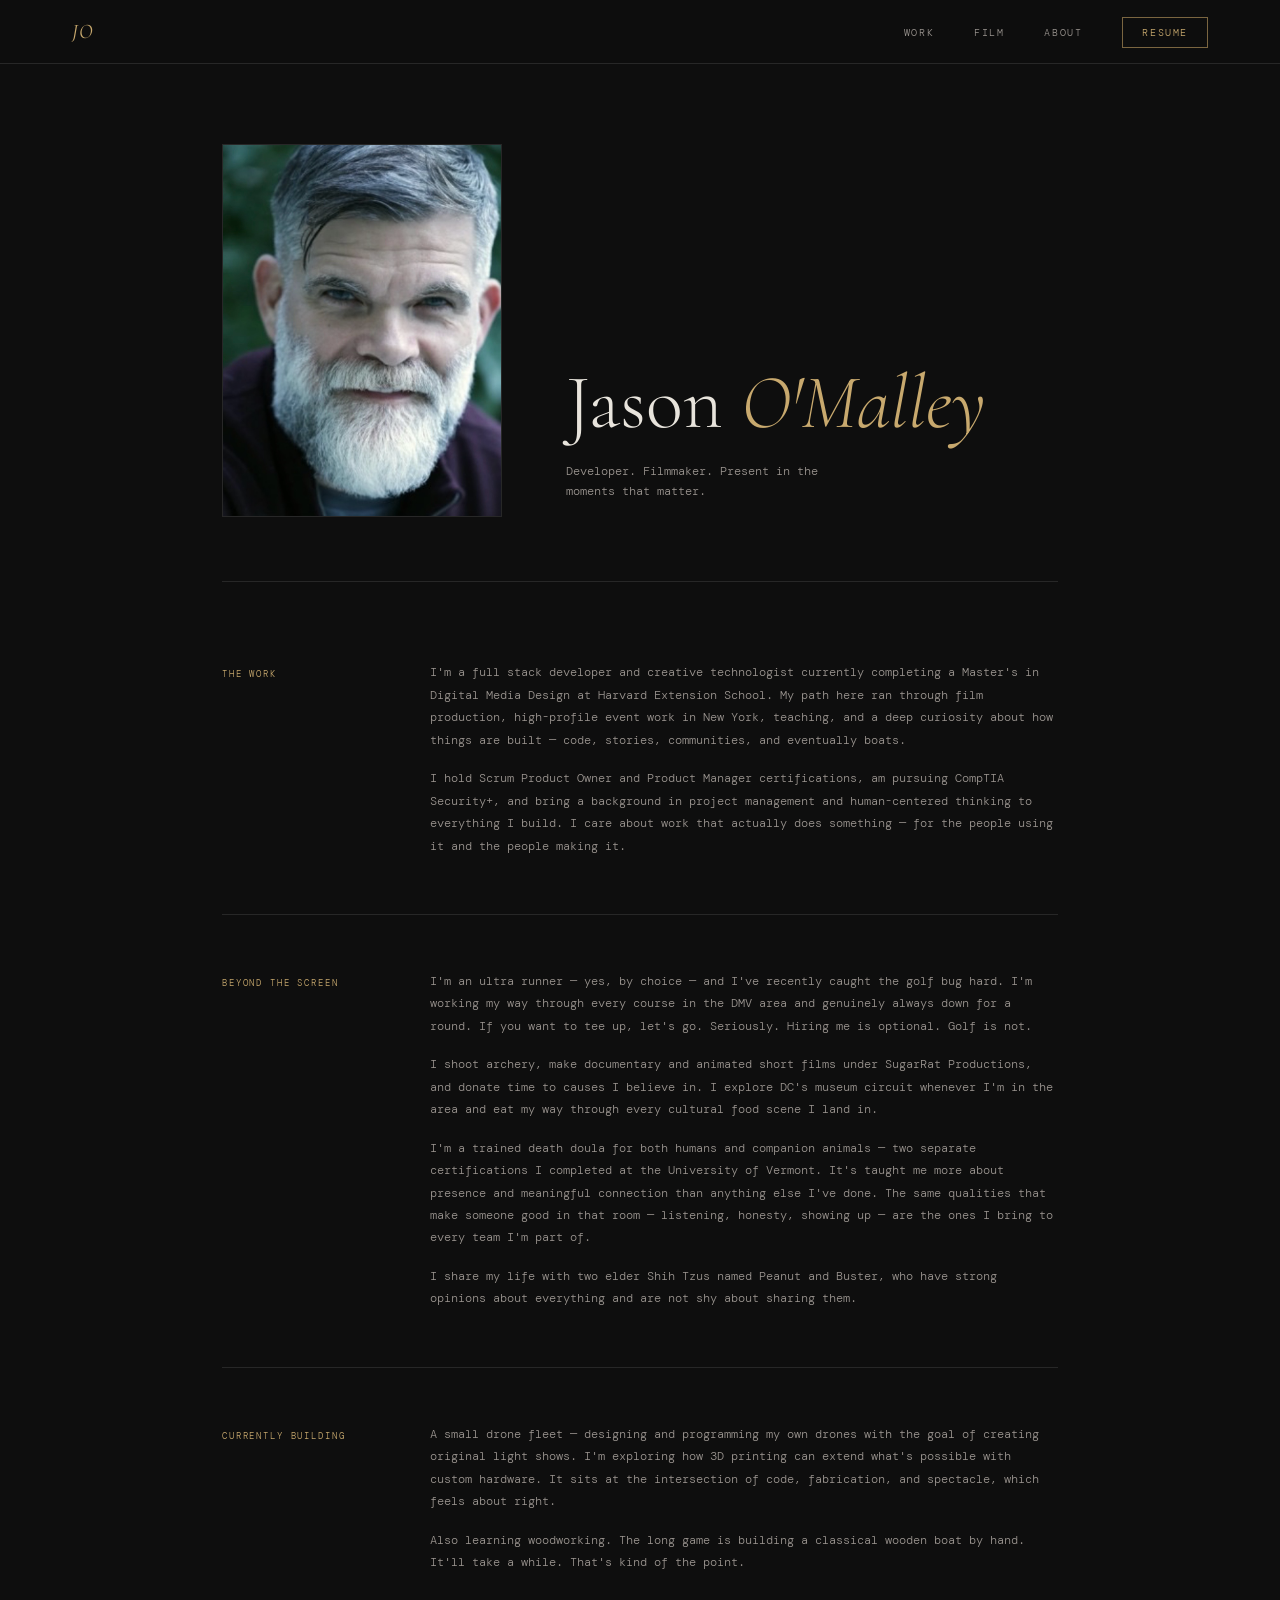
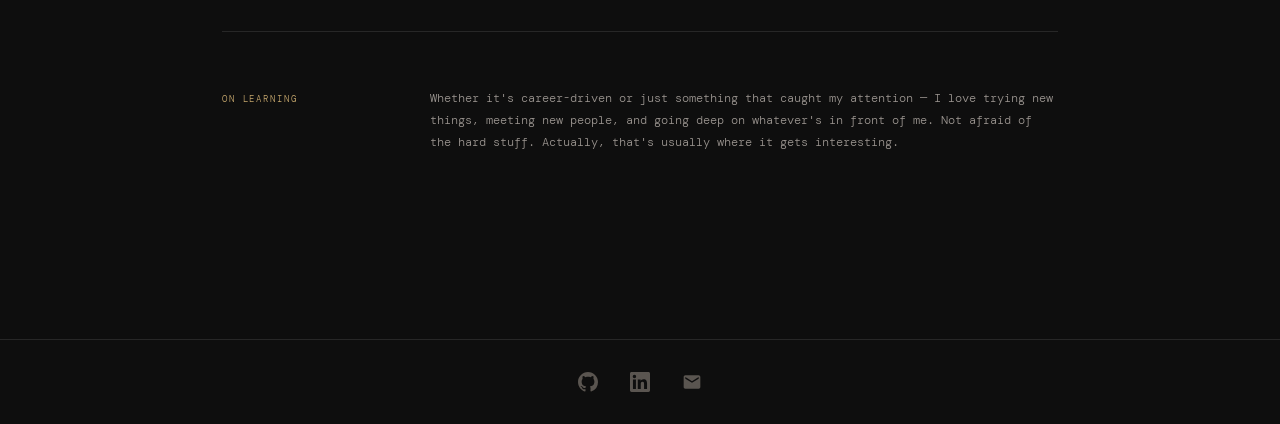
==== about.html @ 26f356c8 "Add files via upload" ====
<!DOCTYPE html>
<html lang="en">
<head>
  <meta charset="UTF-8">
  <link rel="icon" href="data:image/svg+xml,<svg xmlns='http://www.w3.org/2000/svg' viewBox='0 0 100 100'><rect width='100' height='100' fill='%230e0e0e'/><text y='.9em' font-size='75' font-family='serif' font-style='italic' fill='%23c8a96e' x='10'>JO</text></svg>">
  <meta name="viewport" content="width=device-width, initial-scale=1.0">
  <title>About — Jason O'Malley</title>
  <link rel="preconnect" href="https://fonts.googleapis.com">
  <link href="https://fonts.googleapis.com/css2?family=Cormorant+Garamond:ital,wght@0,300;0,400;0,600;1,300;1,400&family=DM+Mono:wght@300;400;500&display=swap" rel="stylesheet">
  <link rel="stylesheet" href="css/style.css">
</head>
<body class="about-page">

  <!-- Nav -->
  <nav id="navbar">
    <div class="nav-inner">
      <a href="index.html" class="nav-logo">JO</a>
      <ul class="nav-links">
        <li><a href="index.html#code" class="nav-link">Work</a></li>
        <li><a href="index.html#film" class="nav-link">Film</a></li>
        <li><a href="about.html" class="nav-link nav-active">About</a></li>
        <li><a href="resume/resume.pdf" target="_blank" class="nav-link nav-resume">Resume</a></li>
      </ul>
      <button class="nav-toggle" aria-label="Toggle menu">
        <span></span><span></span><span></span>
      </button>
    </div>
  </nav>

  <main class="about-main">

    <!-- Photo + intro -->
    <div class="about-hero">
      <div class="about-photo-wrap">
        <img src="images/headshot.jpg" alt="Jason O'Malley" class="about-photo">
      </div>
      <div class="about-intro">
        <h1 class="about-name">Jason <em>O'Malley</em></h1>
        <p class="about-tagline">Developer. Filmmaker. Present in the moments that matter.</p>
      </div>
    </div>

    <!-- Body sections -->
    <div class="about-body">

      <div class="about-block">
        <div class="about-block-label">The Work</div>
        <div class="about-block-content">
          <p>I'm a full stack developer and creative technologist currently completing a Master's in Digital Media Design at Harvard Extension School. My path here ran through film production, high-profile event work in New York, teaching, and a deep curiosity about how things are built — code, stories, communities, and eventually boats.</p>
          <p>I hold Scrum Product Owner and Product Manager certifications, am pursuing CompTIA Security+, and bring a background in project management and human-centered thinking to everything I build. I care about work that actually does something — for the people using it and the people making it.</p>
        </div>
      </div>

      <div class="about-block">
        <div class="about-block-label">Beyond the Screen</div>
        <div class="about-block-content">
          <p>I'm an ultra runner — yes, by choice — and I've recently caught the golf bug hard. I'm working my way through every course in the DMV area and genuinely always down for a round. If you want to tee up, let's go. Seriously. Hiring me is optional. Golf is not.</p>
          <p>I shoot archery, make documentary and animated short films under SugarRat Productions, and donate time to causes I believe in. I explore DC's museum circuit whenever I'm in the area and eat my way through every cultural food scene I land in.</p>
          <p>I'm a trained death doula for both humans and companion animals — two separate certifications I completed at the University of Vermont. It's taught me more about presence and meaningful connection than anything else I've done. The same qualities that make someone good in that room — listening, honesty, showing up — are the ones I bring to every team I'm part of.</p>
          <p>I share my life with two elder Shih Tzus named Peanut and Buster, who have strong opinions about everything and are not shy about sharing them.</p>
        </div>
      </div>

      <div class="about-block">
        <div class="about-block-label">Currently Building</div>
        <div class="about-block-content">
          <p>A small drone fleet — designing and programming my own drones with the goal of creating original light shows. I'm exploring how 3D printing can extend what's possible with custom hardware. It sits at the intersection of code, fabrication, and spectacle, which feels about right.</p>
          <p>Also learning woodworking. The long game is building a classical wooden boat by hand. It'll take a while. That's kind of the point.</p>
        </div>
      </div>

      <div class="about-block">
        <div class="about-block-label">On Learning</div>
        <div class="about-block-content">
          <p>Whether it's career-driven or just something that caught my attention — I love trying new things, meeting new people, and going deep on whatever's in front of me. Not afraid of the hard stuff. Actually, that's usually where it gets interesting.</p>
        </div>
      </div>

    </div>
  </main>

<!-- Contact Modal -->
  <div class="modal-overlay" id="contactModal" aria-hidden="true" role="dialog" aria-labelledby="contactTitle">
    <div class="modal">
      <button class="modal-close" id="contactClose" aria-label="Close modal">✕</button>
      <p class="modal-eyebrow">Get in Touch</p>
      <h3 class="modal-title" id="contactTitle">Let's Connect!</h3>
      <p class="modal-desc" id="contactDesc">Send a message and Jason will get back to you within 48 hours.</p>
      <form class="modal-form" id="contactForm" action="https://api.web3forms.com/submit" method="POST">
        <input type="hidden" name="access_key" value="52fb4f5c-e107-43de-b394-8b9e88a016b4">
        <input type="hidden" name="subject" value="Portfolio Contact — Jason O'Malley">
        <input class="modal-input" type="text" name="name" placeholder="Your Name" required>
        <input class="modal-input" type="email" name="email" placeholder="Your Email" required>
        <textarea class="modal-input modal-textarea" name="message" placeholder="Your message..." rows="4" required></textarea>
        <button class="modal-submit" type="submit">Send Message</button>
      </form>
      <div class="modal-success" id="contactSuccess" aria-live="polite">
        <p class="modal-success-title">Message sent.</p>
        <p class="modal-success-sub">Jason will be in touch within 48 hours.</p>
      </div>
    </div>
  </div>

  <!-- Footer -->
  <footer>
    <div class="footer-inner">
      <div class="footer-links">
        <a href="https://github.com/sebastianomalley" target="_blank" aria-label="GitHub">
          <svg width="20" height="20" viewBox="0 0 24 24" fill="currentColor"><path d="M12 0C5.37 0 0 5.37 0 12c0 5.31 3.435 9.795 8.205 11.385.6.105.825-.255.825-.57 0-.285-.015-1.23-.015-2.235-3.015.555-3.795-.735-4.035-1.41-.135-.345-.72-1.41-1.23-1.695-.42-.225-1.02-.78-.015-.795.945-.015 1.62.87 1.845 1.23 1.08 1.815 2.805 1.305 3.495.99.105-.78.42-1.305.765-1.605-2.67-.3-5.46-1.335-5.46-5.925 0-1.305.465-2.385 1.23-3.225-.12-.3-.54-1.53.12-3.18 0 0 1.005-.315 3.3 1.23.96-.27 1.98-.405 3-.405s2.04.135 3 .405c2.295-1.56 3.3-1.23 3.3-1.23.66 1.65.24 2.88.12 3.18.765.84 1.23 1.905 1.23 3.225 0 4.605-2.805 5.625-5.475 5.925.435.375.81 1.095.81 2.22 0 1.605-.015 2.895-.015 3.3 0 .315.225.69.825.57A12.02 12.02 0 0 0 24 12c0-6.63-5.37-12-12-12z"/></svg>
        </a>
        <a href="https://linkedin.com/in/jasonaomalley" target="_blank" aria-label="LinkedIn">
          <svg width="20" height="20" viewBox="0 0 24 24" fill="currentColor"><path d="M20.447 20.452h-3.554v-5.569c0-1.328-.027-3.037-1.852-3.037-1.853 0-2.136 1.445-2.136 2.939v5.667H9.351V9h3.414v1.561h.046c.477-.9 1.637-1.85 3.37-1.85 3.601 0 4.267 2.37 4.267 5.455v6.286zM5.337 7.433a2.062 2.062 0 0 1-2.063-2.065 2.064 2.064 0 1 1 2.063 2.065zm1.782 13.019H3.555V9h3.564v11.452zM22.225 0H1.771C.792 0 0 .774 0 1.729v20.542C0 23.227.792 24 1.771 24h20.451C23.2 24 24 23.227 24 22.271V1.729C24 .774 23.2 0 22.222 0h.003z"/></svg>
        </a>
        <a href="#" id="contactBtn" aria-label="Email">
          <svg width="20" height="20" viewBox="0 0 24 24" fill="currentColor"><path d="M20 4H4c-1.1 0-2 .9-2 2v12c0 1.1.9 2 2 2h16c1.1 0 2-.9 2-2V6c0-1.1-.9-2-2-2zm0 4l-8 5-8-5V6l8 5 8-5v2z"/></svg>
        </a>
      </div>
    </div>
  </footer>

  <script src="js/main.js"></script>
</body>
</html>
---- css/style.css ----
/* =====================
   TOKENS
===================== */
:root {
  --bg:           #0e0e0e;
  --surface:      #161616;
  --surface-2:    #1c1c1c;
  --border:       #272727;
  --accent:       #c8a96e;
  --accent-dim:   #7a6540;
  --text:         #e8e4dc;
  --text-dim:     #9b9590;
  --text-muted:   #5a5550;
  --nav-h:        64px;
  --max-w:        1200px;
  --gap:          1px;
}

/* =====================
   RESET
===================== */
*, *::before, *::after { box-sizing: border-box; margin: 0; padding: 0; }
html { scroll-behavior: smooth; }

body {
  background: var(--bg);
  color: var(--text);
  font-family: 'DM Mono', monospace;
  font-weight: 300;
  font-size: 14px;
  line-height: 1.7;
  overflow-x: hidden;
}

a { color: inherit; text-decoration: none; }
img { display: block; max-width: 100%; }

/* =====================
   NAV
===================== */
#navbar {
  position: fixed;
  top: 0; left: 0; right: 0;
  z-index: 100;
  height: var(--nav-h);
  background: rgba(14,14,14,0.92);
  backdrop-filter: blur(12px);
  border-bottom: 1px solid var(--border);
}

.nav-inner {
  max-width: var(--max-w);
  margin: 0 auto;
  padding: 0 2rem;
  height: 100%;
  display: flex;
  align-items: center;
  justify-content: space-between;
}

.nav-logo {
  font-family: 'Cormorant Garamond', serif;
  font-size: 1.3rem;
  font-weight: 400;
  font-style: italic;
  color: var(--accent);
  letter-spacing: 0.05em;
}

.nav-links {
  list-style: none;
  display: flex;
  gap: 2.5rem;
  align-items: center;
}

.nav-link {
  font-size: 0.65rem;
  letter-spacing: 0.15em;
  text-transform: uppercase;
  color: var(--text-dim);
  transition: color 0.2s;
}

.nav-link:hover,
.nav-active { color: var(--accent); }

.nav-resume {
  padding: 0.5rem 1.2rem;
  border: 1px solid var(--accent-dim);
  color: var(--accent);
  transition: background 0.2s, border-color 0.2s;
}

.nav-resume:hover {
  background: var(--accent);
  color: var(--bg);
  border-color: var(--accent);
}

.nav-toggle {
  display: none;
  flex-direction: column;
  gap: 5px;
  background: none;
  border: none;
  cursor: pointer;
  padding: 4px;
}

.nav-toggle span {
  display: block;
  width: 22px;
  height: 1px;
  background: var(--text-dim);
  transition: all 0.25s;
}

/* =====================
   SCROLL INDICATOR
===================== */
.scroll-indicator {
  position: fixed;
  right: 1.5rem;
  top: 50%;
  transform: translateY(-50%);
  z-index: 90;
  display: flex;
  flex-direction: column;
  align-items: center;
  gap: 0.5rem;
}

.scroll-track {
  width: 1px;
  height: 80px;
  background: var(--border);
  position: relative;
  overflow: hidden;
}

.scroll-thumb {
  position: absolute;
  top: 0;
  left: 0;
  width: 100%;
  background: var(--accent);
  transition: height 0.1s linear;
}

/* =====================
   HERO
===================== */
.hero {
  min-height: 100vh;
  display: flex;
  align-items: center;
  justify-content: center;
  padding: calc(var(--nav-h) + 4rem) 2rem 4rem;
  position: relative;
  text-align: center;
}

.hero-content {
  max-width: 600px;
}

.hero-eyebrow {
  font-size: 0.62rem;
  letter-spacing: 0.22em;
  text-transform: uppercase;
  color: var(--accent);
  margin-bottom: 1.5rem;
  opacity: 0;
  animation: fadeUp 0.7s 0.2s forwards;
}

.hero-name {
  font-family: 'Cormorant Garamond', serif;
  font-size: clamp(3.5rem, 8vw, 7rem);
  font-weight: 300;
  line-height: 1.0;
  letter-spacing: -0.01em;
  margin-bottom: 1.2rem;
  opacity: 0;
  animation: fadeUp 0.7s 0.4s forwards;
}

.hero-name em {
  font-style: italic;
  color: var(--accent);
}

.hero-sub {
  font-size: 0.72rem;
  color: var(--text-dim);
  letter-spacing: 0.08em;
  margin-bottom: 3rem;
  opacity: 0;
  animation: fadeUp 0.7s 0.6s forwards;
}

.hero-scroll-cta {
  display: inline-flex;
  align-items: center;
  gap: 0.6rem;
  font-size: 0.62rem;
  letter-spacing: 0.18em;
  text-transform: uppercase;
  color: var(--text-muted);
  border-bottom: 1px solid var(--border);
  padding-bottom: 0.3rem;
  transition: color 0.2s, border-color 0.2s;
  opacity: 0;
  animation: fadeUp 0.7s 0.8s forwards;
}

.hero-scroll-cta:hover {
  color: var(--accent);
  border-color: var(--accent-dim);
}

.hero-line {
  position: absolute;
  bottom: 0;
  left: 50%;
  transform: translateX(-50%);
  width: 1px;
  height: 60px;
  background: linear-gradient(to bottom, transparent, var(--border));
}

/* =====================
   PROJECT SECTIONS
===================== */
.projects-section {
  max-width: var(--max-w);
  margin: 0 auto;
  padding: 5rem 2rem;
}

.film-section {
  border-top: 1px solid var(--border);
}

.section-label {
  display: flex;
  align-items: center;
  gap: 1.5rem;
  margin-bottom: 3.5rem;
}

.label-text {
  font-size: 0.6rem;
  letter-spacing: 0.2em;
  text-transform: uppercase;
  color: var(--accent);
  white-space: nowrap;
}

.label-line {
  flex: 1;
  height: 1px;
  background: var(--border);
}

/* =====================
   PROJECT GRID
===================== */
.projects-grid {
  display: grid;
  grid-template-columns: repeat(3, 1fr);
  gap: var(--gap);
  background: var(--border);
  border: 1px solid var(--border);
}

.projects-grid--film {
  grid-template-columns: repeat(2, 1fr);
}

.project-card {
  background: var(--bg);
  transition: background 0.25s;
  position: relative;
  overflow: hidden;
}

.project-card::after {
  content: '';
  position: absolute;
  bottom: 0; left: 0;
  width: 100%;
  height: 2px;
  background: var(--accent);
  transform: scaleX(0);
  transform-origin: left;
  transition: transform 0.3s ease;
}

.project-card:hover { background: var(--surface); }
.project-card:hover::after { transform: scaleX(1); }

.card-inner {
  padding: 2.5rem;
  height: 100%;
  display: flex;
  flex-direction: column;
}

.card-front {
  display: flex;
  flex-direction: column;
  height: 100%;
}

.project-meta {
  font-size: 0.58rem;
  letter-spacing: 0.12em;
  text-transform: uppercase;
  color: var(--accent-dim);
  margin-bottom: 1.2rem;
}

.project-title {
  font-family: 'Cormorant Garamond', serif;
  font-size: 1.7rem;
  font-weight: 400;
  line-height: 1.15;
  margin-bottom: 1rem;
  color: var(--text);
}

.project-desc {
  font-size: 0.68rem;
  line-height: 1.85;
  color: var(--text-dim);
  flex: 1;
  margin-bottom: 1.8rem;
}

.projects-note {
  font-size: 0.62rem;
  letter-spacing: 0.12em;
  color: var(--text-muted);
  text-align: center;
  padding-top: 2.5rem;
}

.project-links {
  display: flex;
  gap: 1.5rem;
  margin-top: auto;
}

.plink {
  font-size: 0.6rem;
  letter-spacing: 0.12em;
  text-transform: uppercase;
  color: var(--accent);
  border-bottom: 1px solid var(--accent-dim);
  padding-bottom: 2px;
  transition: border-color 0.2s, color 0.2s;
}

.plink:hover { border-color: var(--accent); }

.plink-gh { color: var(--text-dim); border-color: var(--border); }
.plink-gh:hover { color: var(--accent); border-color: var(--accent-dim); }

.project-card--film .project-title {
  font-size: 2rem;
}

/* =====================
   FOOTER
===================== */
footer {
  border-top: 1px solid var(--border);
  padding: 2rem;
  margin-top: 4rem;
}

.footer-inner {
  max-width: var(--max-w);
  margin: 0 auto;
  display: flex;
  justify-content: space-between;
  align-items: center;
  flex-wrap: wrap;
  gap: 1rem;
}

.footer-name {
  font-family: 'Cormorant Garamond', serif;
  font-size: 0.9rem;
  font-style: italic;
  color: var(--text-muted);
}

.footer-links {
  display: flex;
  gap: 2rem;
}

.footer-links a {
  font-size: 0.6rem;
  letter-spacing: 0.12em;
  text-transform: uppercase;
  color: var(--text-muted);
  transition: color 0.2s;
}

.footer-links a:hover { color: var(--accent); }

/* =====================
   ABOUT PAGE
===================== */
.about-page {
  padding-top: var(--nav-h);
}

.about-main {
  max-width: 900px;
  margin: 0 auto;
  padding: 5rem 2rem 4rem;
}

.about-hero {
  display: grid;
  grid-template-columns: 280px 1fr;
  gap: 4rem;
  align-items: end;
  margin-bottom: 5rem;
  padding-bottom: 4rem;
  border-bottom: 1px solid var(--border);
}

.about-photo-wrap {
  aspect-ratio: 3/4;
  overflow: hidden;
  background: var(--surface);
  border: 1px solid var(--border);
}

.about-photo {
  width: 100%;
  height: 100%;
  object-fit: cover;
  object-position: top;
  filter: grayscale(20%);
  transition: filter 0.4s;
}

.about-photo:hover { filter: grayscale(0%); }

.about-intro {
  padding-bottom: 1rem;
}

.about-name {
  font-family: 'Cormorant Garamond', serif;
  font-size: clamp(3rem, 6vw, 5.5rem);
  font-weight: 300;
  line-height: 1.0;
  margin-bottom: 1.2rem;
}

.about-name em {
  font-style: italic;
  color: var(--accent);
}

.about-tagline {
  font-size: 0.75rem;
  color: var(--text-dim);
  line-height: 1.7;
  max-width: 38ch;
}

.about-body {
  display: flex;
  flex-direction: column;
  gap: 3.5rem;
}

.about-block {
  display: grid;
  grid-template-columns: 160px 1fr;
  gap: 3rem;
  padding-bottom: 3.5rem;
  border-bottom: 1px solid var(--border);
}

.about-block:last-of-type {
  border-bottom: none;
}

.about-block-label {
  font-size: 0.58rem;
  letter-spacing: 0.2em;
  text-transform: uppercase;
  color: var(--accent);
  padding-top: 0.3rem;
}

.about-block-content p {
  font-size: 0.72rem;
  line-height: 1.95;
  color: var(--text-dim);
  margin-bottom: 1rem;
}

.about-block-content p:last-child { margin-bottom: 0; }

.skills-grid {
  display: flex;
  flex-direction: column;
  gap: 1.5rem;
}

.skill-group-label {
  font-size: 0.58rem;
  letter-spacing: 0.15em;
  text-transform: uppercase;
  color: var(--text-muted);
  margin-bottom: 0.4rem;
}

.skill-items {
  font-size: 0.7rem;
  color: var(--text-dim);
  line-height: 1.7;
}

.about-links {
  display: flex;
  gap: 2rem;
  flex-wrap: wrap;
  padding-top: 1rem;
}

.about-cta {
  font-size: 0.62rem;
  letter-spacing: 0.15em;
  text-transform: uppercase;
  color: var(--accent);
  border-bottom: 1px solid var(--accent-dim);
  padding-bottom: 2px;
  transition: border-color 0.2s;
}

.about-cta:hover { border-color: var(--accent); }

/* =====================
   ANIMATIONS
===================== */
@keyframes fadeUp {
  from { opacity: 0; transform: translateY(16px); }
  to   { opacity: 1; transform: translateY(0); }
}

.reveal {
  opacity: 0;
  transform: translateY(20px);
  transition: opacity 0.6s ease, transform 0.6s ease;
}

.reveal.visible {
  opacity: 1;
  transform: translateY(0);
}

/* =====================
   RESPONSIVE
===================== */
@media (max-width: 900px) {
  .projects-grid { grid-template-columns: repeat(2, 1fr); }
  .projects-grid--film { grid-template-columns: 1fr; }
  .about-hero { grid-template-columns: 200px 1fr; gap: 2.5rem; }
  .about-block { grid-template-columns: 120px 1fr; gap: 2rem; }
}

@media (max-width: 640px) {
  :root { --nav-h: 56px; }

  .nav-links { display: none; flex-direction: column; gap: 1.5rem; position: fixed; top: var(--nav-h); left: 0; right: 0; background: var(--bg); border-bottom: 1px solid var(--border); padding: 2rem; }
  .nav-links.open { display: flex; }
  .nav-toggle { display: flex; }

  .projects-grid,
  .projects-grid--film { grid-template-columns: 1fr; }

  .scroll-indicator { display: none; }

  .about-hero { grid-template-columns: 1fr; gap: 2rem; }
  .about-photo-wrap { max-width: 240px; }
  .about-block { grid-template-columns: 1fr; gap: 1rem; }

  .footer-inner { flex-direction: column; align-items: flex-start; }

  .projects-section { padding: 3.5rem 1.2rem; }
  .about-main { padding: 3rem 1.2rem; }
}

/* =====================
   MODAL
===================== */
.modal-overlay {
  display: none;
  position: fixed;
  inset: 0;
  z-index: 200;
  background: rgba(0, 0, 0, 0.85);
  backdrop-filter: blur(8px);
  align-items: center;
  justify-content: center;
}

.modal-overlay.is-open {
  display: flex;
}

.modal {
  background: var(--surface);
  border: 1px solid var(--border);
  padding: 3rem;
  max-width: 480px;
  width: 90%;
  position: relative;
}

.modal-close {
  position: absolute;
  top: 1.2rem;
  right: 1.5rem;
  background: none;
  border: none;
  color: var(--text-muted);
  font-size: 1rem;
  cursor: pointer;
  transition: color 0.2s;
  line-height: 1;
  padding: 0.2rem;
}

.modal-close:hover { color: var(--accent); }

.modal-eyebrow {
  font-size: 0.6rem;
  letter-spacing: 0.2em;
  text-transform: uppercase;
  color: var(--accent);
  margin-bottom: 1rem;
}

.modal-title {
  font-family: 'Cormorant Garamond', serif;
  font-size: 1.8rem;
  font-weight: 300;
  line-height: 1.2;
  color: var(--text);
  margin-bottom: 0.8rem;
}

.modal-desc {
  font-size: 0.68rem;
  color: var(--text-dim);
  line-height: 1.8;
  margin-bottom: 2rem;
}

.modal-form {
  display: flex;
  flex-direction: column;
  gap: 1rem;
}

.modal-input {
  width: 100%;
  background: var(--bg);
  border: 1px solid var(--border);
  padding: 0.9rem 1rem;
  color: var(--text);
  font-family: 'DM Mono', monospace;
  font-size: 0.7rem;
  outline: none;
  transition: border-color 0.2s;
}

.modal-input:focus { border-color: var(--accent-dim); }
.modal-input::placeholder { color: var(--text-muted); }

.modal-submit {
  width: 100%;
  background: var(--accent);
  color: var(--bg);
  border: none;
  padding: 1rem;
  font-family: 'DM Mono', monospace;
  font-size: 0.65rem;
  letter-spacing: 0.15em;
  text-transform: uppercase;
  cursor: pointer;
  transition: opacity 0.2s;
  margin-top: 0.5rem;
}

.modal-submit:hover { opacity: 0.85; }

.modal-success {
  display: none;
  text-align: center;
  padding: 2rem 0;
}

.modal-success.is-visible { display: block; }

.modal-success-title {
  font-family: 'Cormorant Garamond', serif;
  font-size: 1.5rem;
  font-style: italic;
  color: var(--accent);
  margin-bottom: 0.8rem;
}

.modal-success-sub {
  font-size: 0.68rem;
  color: var(--text-dim);
}

.modal-textarea {
  resize: vertical;
  min-height: 100px;
}

/* Screening button styled like a link */
.plink-modal {
  background: none;
  border: none;
  border-bottom: 1px solid var(--accent-dim);
  padding: 0 0 2px 0;
  cursor: pointer;
  font-family: 'DM Mono', monospace;
}

/* =====================
   FOOTER ICONS
===================== */
.footer-links a {
  color: var(--text-muted);
  transition: color 0.2s;
  display: flex;
  align-items: center;
}

.footer-links a:hover { color: var(--accent); }

.footer-inner {
  justify-content: center;
}

/* =====================
   FILM CARD THUMBNAIL
===================== */
.project-card--thumb {
  display: flex;
  flex-direction: column;
}

.card-thumb {
  width: 100%;
  height: 200px;
  background-size: cover;
  background-position: center;
  filter: brightness(0.7);
  transition: filter 0.3s ease;
  flex-shrink: 0;
}

.project-card--thumb:hover .card-thumb {
  filter: brightness(0.9);
}
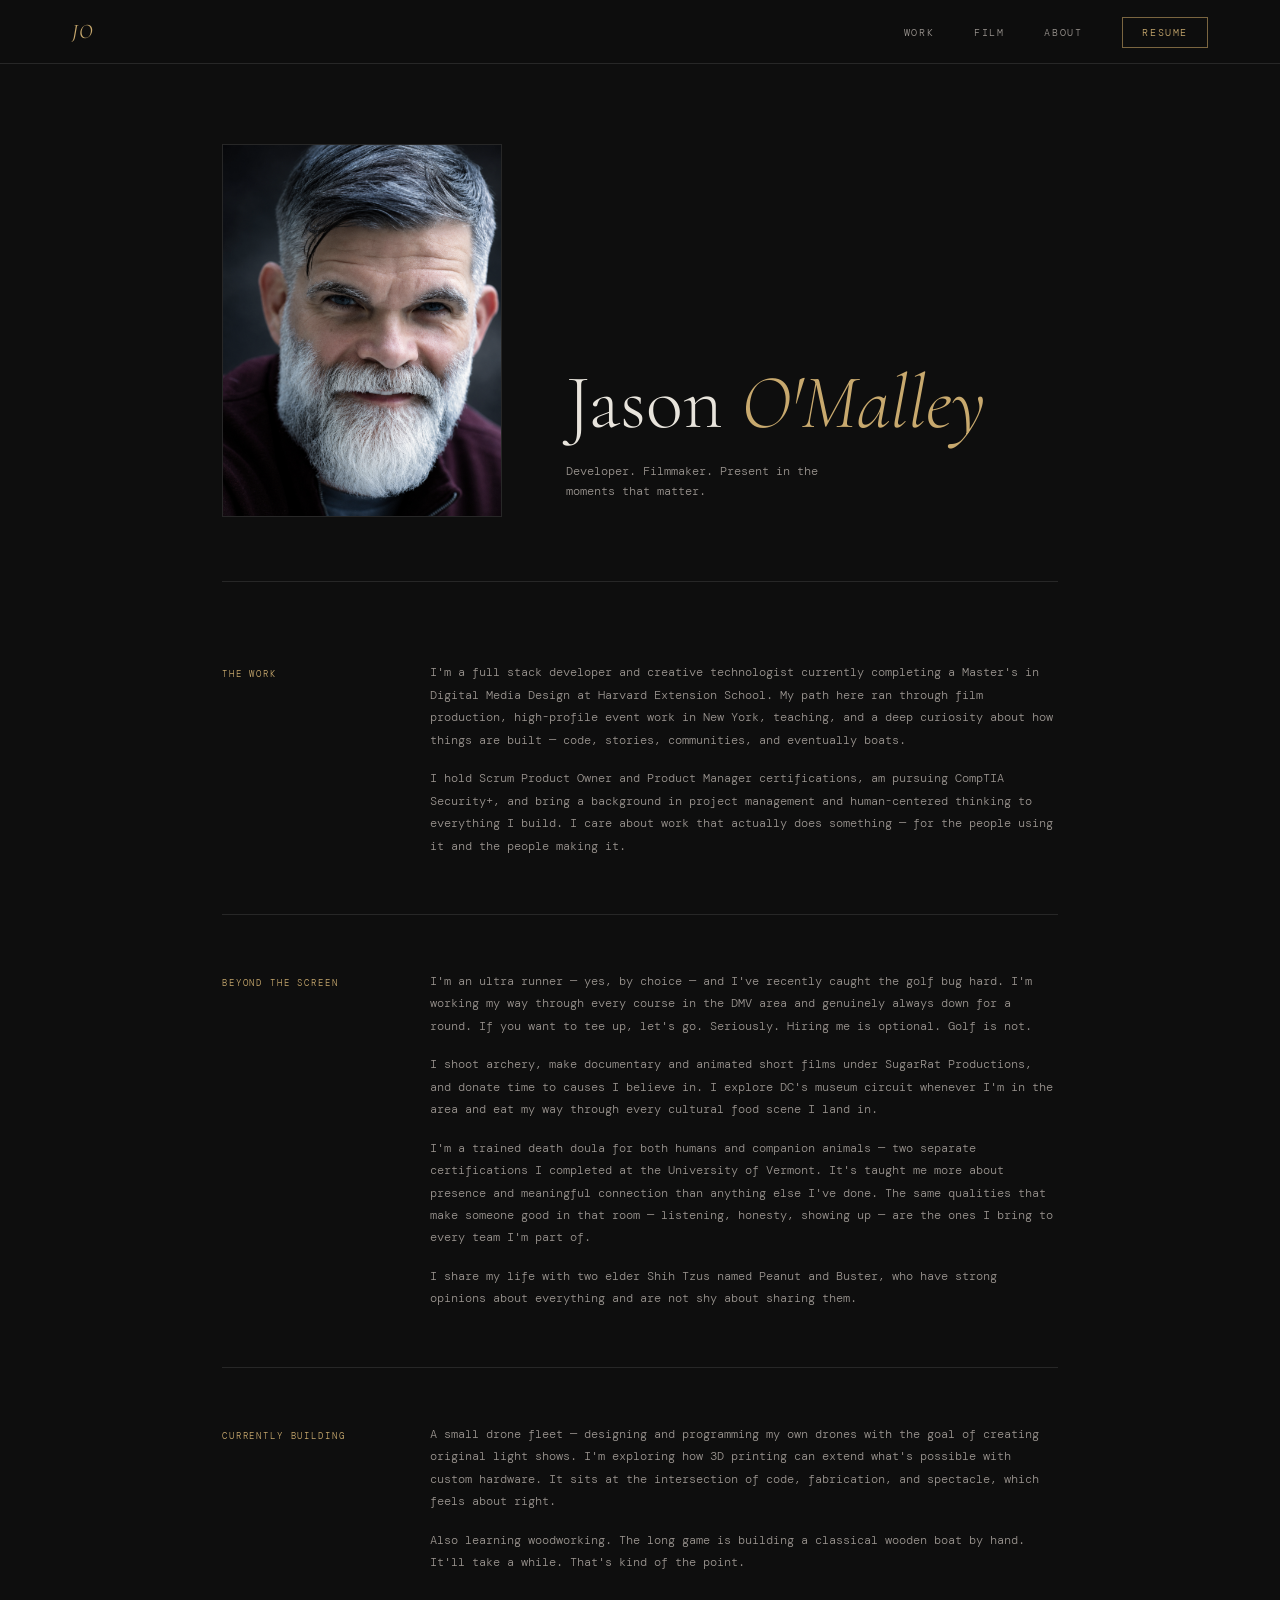
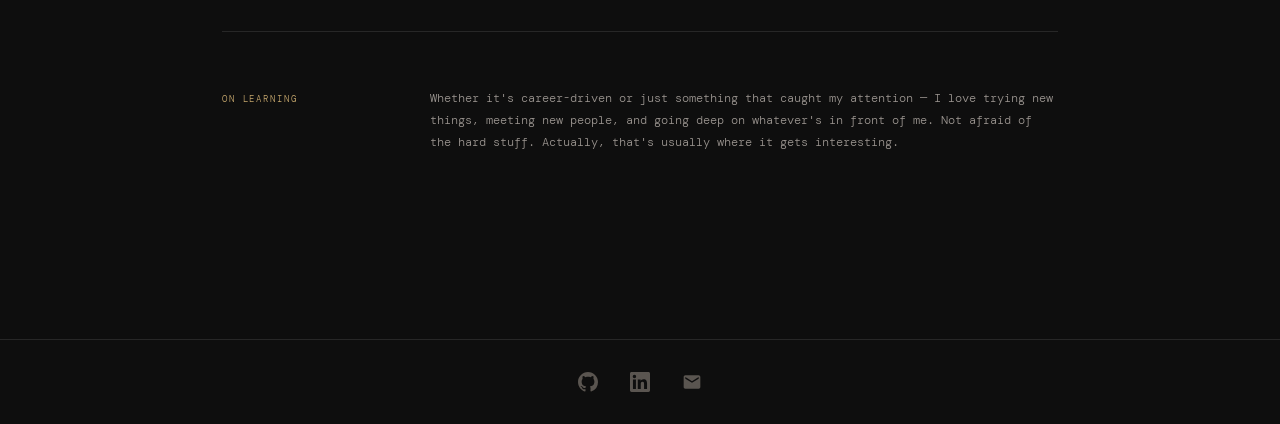
==== commit e30772a6: "Add apple-touch-icon link to about.html" ====
--- a/about.html
+++ b/about.html
@@ -3,6 +3,7 @@
 <head>
   <meta charset="UTF-8">
   <link rel="icon" href="data:image/svg+xml,<svg xmlns='http://www.w3.org/2000/svg' viewBox='0 0 100 100'><rect width='100' height='100' fill='%230e0e0e'/><text y='.9em' font-size='75' font-family='serif' font-style='italic' fill='%23c8a96e' x='10'>JO</text></svg>">
+  <link rel="apple-touch-icon" href="images/apple-touch-icon.png">
   <meta name="viewport" content="width=device-width, initial-scale=1.0">
   <title>About — Jason O'Malley</title>
   <link rel="preconnect" href="https://fonts.googleapis.com">
@@ -120,4 +121,4 @@
 
   <script src="js/main.js"></script>
 </body>
-</html>+</html>
--- a/css/style.css
+++ b/css/style.css
@@ -181,7 +181,7 @@
   font-weight: 300;
   line-height: 1.0;
   letter-spacing: -0.01em;
-  margin-bottom: 1.2rem;
+  margin-bottom: 2.0rem;
   opacity: 0;
   animation: fadeUp 0.7s 0.4s forwards;
 }
@@ -269,10 +269,10 @@
 ===================== */
 .projects-grid {
   display: grid;
-  grid-template-columns: repeat(3, 1fr);
-  gap: var(--gap);
-  background: var(--border);
-  border: 1px solid var(--border);
+  grid-template-columns: repeat(2, 1fr);
+  gap: 1px;
+  background: var(--bg);
+  border: none;
 }
 
 .projects-grid--film {
@@ -284,6 +284,7 @@
   transition: background 0.25s;
   position: relative;
   overflow: hidden;
+  border: 1px solid var(--border);
 }
 
 .project-card::after {
@@ -593,14 +594,18 @@
 
   .scroll-indicator { display: none; }
 
-  .about-hero { grid-template-columns: 1fr; gap: 2rem; }
-  .about-photo-wrap { max-width: 240px; }
+  .about-hero { grid-template-columns: 100px 1fr; gap: 1.2rem; align-items: center; }
+  .about-name { font-size: clamp(1.6rem, 7vw, 2.2rem); }
   .about-block { grid-template-columns: 1fr; gap: 1rem; }
 
-  .footer-inner { flex-direction: column; align-items: flex-start; }
+  .footer-inner { flex-direction: column; align-items: center; }
 
   .projects-section { padding: 3.5rem 1.2rem; }
   .about-main { padding: 3rem 1.2rem; }
+   .hero {
+    padding: calc(var(--nav-h) + 0.25rem) 1.5rem 0.5rem;
+    min-height: unset;
+  }
 }
 
 /* =====================
@@ -780,4 +785,41 @@
 
 .project-card--thumb:hover .card-thumb {
   filter: brightness(0.9);
-}+}
+
+/* =====================
+   FILM THUMBNAIL GRADING
+===================== */
+
+/* Documentary — tame snow and cool whites */
+.film-thumb--eiaa {
+  filter:
+    brightness(0.52)
+    contrast(1.18)
+    saturate(0.72)
+    sepia(0.08);
+}
+
+/* Sugar Rat — already dark, just refine it */
+.film-thumb--sugarrat {
+  filter:
+    brightness(0.68)
+    contrast(1.10)
+    saturate(0.82);
+}
+
+/* Hover states */
+.project-card--film:hover .film-thumb--eiaa {
+  filter:
+    brightness(0.66)
+    contrast(1.14)
+    saturate(0.78)
+    sepia(0.05);
+}
+
+.project-card--film:hover .film-thumb--sugarrat {
+  filter:
+    brightness(0.80)
+    contrast(1.06)
+    saturate(0.88);
+}
